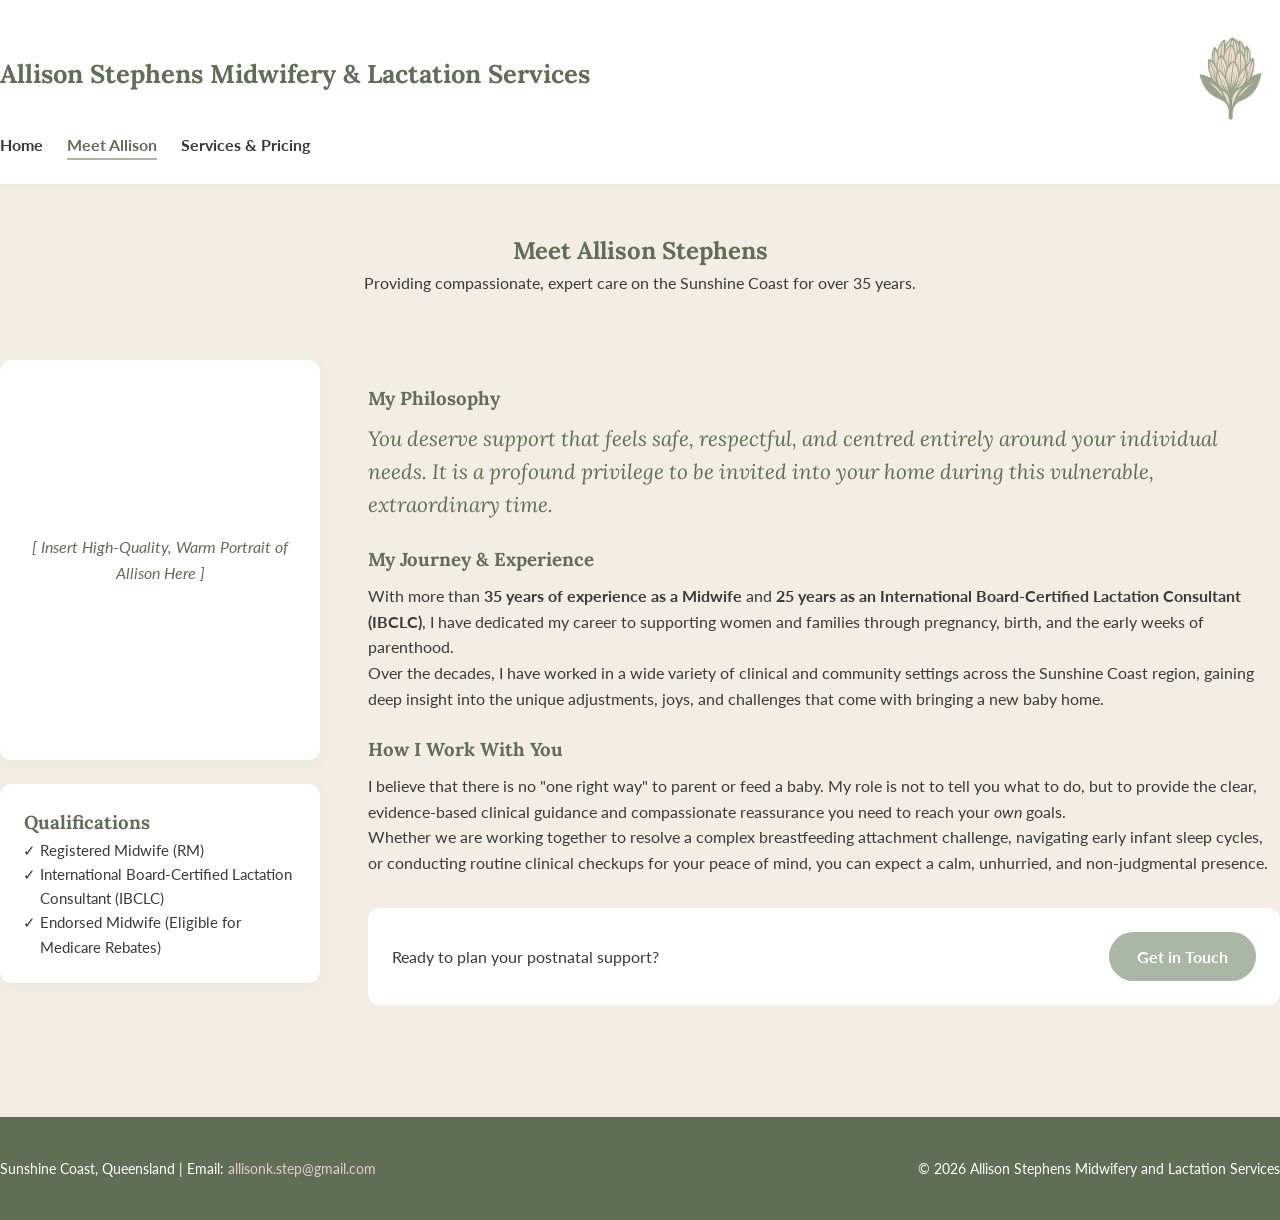
==== about.html @ 43750af9 "updated after gemini changes" ====
<!doctype html>
<html lang="en">
  <head>
    <meta charset="UTF-8" />
    <meta name="viewport" content="width=device-width, initial-scale=1.0" />
    <link rel="stylesheet" href="style.css" />
    <title>
      Meet Allison | Allison Stephens Midwifery & Lactation Services
    </title>
  </head>
  <body>
    <header class="site-header">
      <div class="header-container">
        <h1 class="site-title">
          Allison Stephens Midwifery & Lactation Services
        </h1>
        <div class="logo-container">
          <img src="/assets/logo.png" alt="Allison Stephens Logo" id="logo1" />
        </div>
      </div>
      <nav class="site-nav">
        <a href="index.html">Home</a>
        <a href="about.html" class="active">Meet Allison</a>
        <a href="index.html#services">Services & Pricing</a>
      </nav>
    </header>

    <main class="about-page">
      <section class="about-hero">
        <h2>Meet Allison Stephens</h2>
        <p class="subtitle">
          Providing compassionate, expert care on the Sunshine Coast for over 35
          years.
        </p>
      </section>

      <section class="bio-section">
        <div class="bio-container">
          <div class="bio-sidebar">
            <div class="photo-placeholder">
              <img
                src="/assets/allison-portrait.jpg"
                alt="Allison Stephens"
                class="profile-image"
                onerror="this.style.display = 'none'"
              />
              <div class="photo-fallback-text">
                <span
                  >[ Insert High-Quality, Warm Portrait of Allison Here ]</span
                >
              </div>
            </div>

            <div class="credentials-badge-box">
              <h3>Qualifications</h3>
              <ul>
                <li>Registered Midwife (RM)</li>
                <li>
                  International Board-Certified Lactation Consultant (IBCLC)
                </li>
                <li>Endorsed Midwife (Eligible for Medicare Rebates)</li>
              </ul>
            </div>
          </div>

          <div class="bio-content">
            <h3>My Philosophy</h3>
            <p class="lead-text">
              You deserve support that feels safe, respectful, and centred
              entirely around your individual needs. It is a profound privilege
              to be invited into your home during this vulnerable, extraordinary
              time.
            </p>

            <h3>My Journey & Experience</h3>
            <p>
              With more than
              <strong>35 years of experience as a Midwife</strong> and
              <strong
                >25 years as an International Board-Certified Lactation
                Consultant (IBCLC)</strong
              >, I have dedicated my career to supporting women and families
              through pregnancy, birth, and the early weeks of parenthood.
            </p>
            <p>
              Over the decades, I have worked in a wide variety of clinical and
              community settings across the Sunshine Coast region, gaining deep
              insight into the unique adjustments, joys, and challenges that
              come with bringing a new baby home.
            </p>

            <h3>How I Work With You</h3>
            <p>
              I believe that there is no "one right way" to parent or feed a
              baby. My role is not to tell you what to do, but to provide the
              clear, evidence-based clinical guidance and compassionate
              reassurance you need to reach your <em>own</em> goals.
            </p>
            <p>
              Whether we are working together to resolve a complex breastfeeding
              attachment challenge, navigating early infant sleep cycles, or
              conducting routine clinical checkups for your peace of mind, you
              can expect a calm, unhurried, and non-judgmental presence.
            </p>

            <div class="cta-inline">
              <p>Ready to plan your postnatal support?</p>
              <a href="mailto:allison@asmidwifery.au" class="cta-button primary"
                >Get in Touch</a
              >
            </div>
          </div>
        </div>
      </section>
    </main>

    <footer class="site-footer">
      <div class="footer-content">
        <p>
          Sunshine Coast, Queensland | Email:
          <a href="mailto:allisonk.step@gmail.com">allisonk.step@gmail.com</a>
        </p>
        <p>&copy; 2026 Allison Stephens Midwifery and Lactation Services</p>
      </div>
    </footer>
  </body>
</html>
---- style.css ----
@import url("https://fonts.googleapis.com/css2?family=Lato:wght@300;400;700&family=Lora:ital,wght@0,400..700;1,400..700&display=swap");

/* --- 1. BRAND VARIABLES & RESET --- */
:root {
  --clr-blush: #eec9d2;
  --clr-sage: #a8b8a5;
  --clr-stem: #5f6f55;
  --clr-sand: #f4ede4;
  --clr-charcoal: #3a3a3a;
  --clr-rose: #cfa3a8;
  --ff-heading: "Lora", serif;
  --ff-body: "Lato", sans-serif;
}
* {
  margin: 0;
  padding: 0;
  box-sizing: border-box;
}
body {
  font-family: var(--ff-body);
  color: var(--clr-charcoal);
  background: var(--clr-sand);
  line-height: 1.6;
  display: flex;
  flex-direction: column;
  min-height: 100vh;
}
h1,
h2,
h3,
.lead-text {
  font-family: var(--ff-heading);
  color: var(--clr-stem);
}

/* --- 2. REUSABLE LAYOUT & UTILITIES --- */
.container {
  max-width: 1100px;
  margin: 0 auto;
  padding: 0 1.5rem;
  width: 100%;
}
main {
  flex: 1;
  padding: 3rem 0;
}
section {
  margin-bottom: 4rem;
  text-align: center;
}

.cta-button {
  display: inline-block;
  padding: 12px 28px;
  font-weight: 700;
  text-decoration: none;
  border-radius: 50px;
  transition: all 0.3s ease;
}
.cta-button.primary {
  background: var(--clr-sage);
  color: #fff;
}
.cta-button.primary:hover {
  background: var(--clr-stem);
  transform: translateY(-2px);
}
.cta-button.secondary {
  border: 2px solid var(--clr-sage);
  color: var(--clr-stem);
  margin-left: 1rem;
}

/* --- 3. HEADER & NAVIGATION --- */
.site-header {
  background: #fff;
  padding: 1.5rem 0;
  box-shadow: 0 2px 10px rgba(0, 0, 0, 0.03);
}
.header-container {
  display: flex;
  justify-content: space-between;
  align-items: center;
  flex-wrap: wrap;
  gap: 1rem;
}
.site-title {
  font-size: 1.6rem;
}
#logo1 {
  width: 100px;
  display: block;
}
.site-nav {
  display: flex;
  gap: 1.5rem;
  margin-top: 0.5rem;
}
.site-nav a {
  text-decoration: none;
  color: var(--clr-charcoal);
  font-weight: 700;
}
.site-nav a:hover,
.site-nav a.active {
  color: var(--clr-stem);
  border-bottom: 2px solid var(--clr-sage);
}

/* --- 4. HERO, WELCOME & TRUST STATS --- */
.hero-section {
  max-width: 800px;
  margin: 2rem auto 4rem auto;
}
.hero-headline {
  font-size: 2.4rem;
  margin-bottom: 1rem;
}
.hero-subheadline {
  font-size: 1.2rem;
  font-weight: 300;
  margin-bottom: 2rem;
  color: var(--clr-charcoal);
}
.lead-text {
  font-size: 1.3rem;
  font-style: italic;
  margin-bottom: 1.5rem;
}

.stats-section {
  background: #fff;
  padding: 3rem 0;
  border-y: 1px solid rgba(0, 0, 0, 0.05);
}
.stats-grid {
  display: flex;
  justify-content: space-around;
  flex-wrap: wrap;
  gap: 2rem;
}
.stat-number {
  font-family: var(--ff-heading);
  font-size: 3rem;
  font-weight: 700;
  color: var(--clr-stem);
  display: block;
}
.stat-label {
  font-size: 0.9rem;
  font-weight: 700;
  text-transform: uppercase;
}

/* --- 5. SERVICES & PRICING (FLEXBOX MAGIC) --- */
.pricing-grid {
  display: flex;
  justify-content: center;
  flex-wrap: wrap;
  gap: 2rem;
  margin-top: 2rem;
}
.pricing-card {
  background: #fff;
  padding: 2rem;
  border-radius: 12px;
  box-shadow: 0 4px 15px rgba(0, 0, 0, 0.03);
  flex: 1;
  min-width: 280px;
  max-width: 350px;
  text-align: left;
  position: relative;
}
.pricing-card.featured {
  border: 2px solid var(--clr-sage);
  transform: translateY(-4px);
}
.badge {
  position: absolute;
  top: -12px;
  left: 50%;
  transform: translateX(-50%);
  background: var(--clr-rose);
  color: #fff;
  padding: 3px 12px;
  font-size: 0.75rem;
  font-weight: 700;
  border-radius: 20px;
  text-transform: uppercase;
}

.price-list {
  list-style: none;
  margin: 1.5rem 0;
}
.price-list li {
  display: flex;
  justify-content: space-between;
  padding: 0.75rem 0;
  border-bottom: 1px solid rgba(0, 0, 0, 0.05);
}
.service-cost {
  font-weight: 700;
  color: var(--clr-stem);
}
.price-note {
  font-size: 0.85rem;
  font-style: italic;
  color: var(--clr-stem);
}

.inclusions-box {
  margin-top: 1.5rem;
  background: var(--clr-sand);
  padding: 1rem;
  border-radius: 6px;
  font-size: 0.9rem;
}
.inclusions-box ul {
  list-style: "🌿 ";
  padding-left: 1rem;
}

.travel-notice {
  background: var(--clr-blush);
  padding: 2rem;
  border-radius: 12px;
  margin-top: 3rem;
  text-align: left;
}
.travel-notice ul {
  list-style: none;
  display: flex;
  flex-wrap: wrap;
  gap: 1.5rem;
  margin-top: 0.5rem;
}

/* --- 6. ABOUT PAGE LAYOUT --- */
.bio-container {
  display: flex;
  flex-wrap: wrap;
  gap: 3rem;
  text-align: left;
  margin-top: 2rem;
}
.bio-sidebar {
  flex: 1;
  min-width: 280px;
  max-width: 320px;
}
.photo-placeholder {
  background: #fff;
  aspect-ratio: 4/5;
  display: flex;
  align-items: center;
  justify-content: center;
  border-radius: 12px;
  padding: 1rem;
  text-align: center;
  font-style: italic;
  color: var(--clr-stem);
  box-shadow: 0 4px 15px rgba(0, 0, 0, 0.03);
}
.profile-image {
  width: 100%;
  height: 100%;
  object-fit: cover;
  border-radius: 8px;
}
.credentials-badge-box {
  background: #fff;
  padding: 1.5rem;
  border-radius: 12px;
  margin-top: 1.5rem;
  box-shadow: 0 4px 15px rgba(0, 0, 0, 0.03);
}
.credentials-badge-box ul {
  list-style: "✓ ";
  padding-left: 1rem;
  font-size: 0.95rem;
}
.bio-content {
  flex: 2;
  min-width: 300px;
}
.bio-content h3 {
  margin: 1.5rem 0 0.5rem 0;
}
.cta-inline {
  background: #fff;
  padding: 1.5rem;
  border-radius: 12px;
  display: flex;
  justify-content: space-between;
  align-items: center;
  flex-wrap: wrap;
  gap: 1rem;
  margin-top: 2rem;
}

/* --- 7. FOOTER & RESPONSIVE TUNING --- */
.site-footer {
  background: var(--clr-stem);
  color: #fff;
  padding: 2.5rem 0;
  font-size: 0.9rem;
  margin-top: auto;
}
.footer-content {
  display: flex;
  justify-content: space-between;
  flex-wrap: wrap;
  gap: 1rem;
}
.footer-content a {
  color: var(--clr-blush);
  text-decoration: none;
}

@media (max-width: 768px) {
  .header-container,
  .footer-content,
  .cta-inline,
  .travel-notice ul {
    flex-direction: column;
    text-align: center;
    align-items: center;
  }
  .site-nav {
    margin-top: 1rem;
  }
  .hero-headline {
    font-size: 1.8rem;
  }
  .bio-container {
    flex-direction: column;
    align-items: center;
  }
  .bio-sidebar {
    max-width: 100%;
  }
  .pricing-card {
    max-width: 100%;
  }
  .cta-button.secondary {
    margin-left: 0;
    margin-top: 1rem;
  }
}
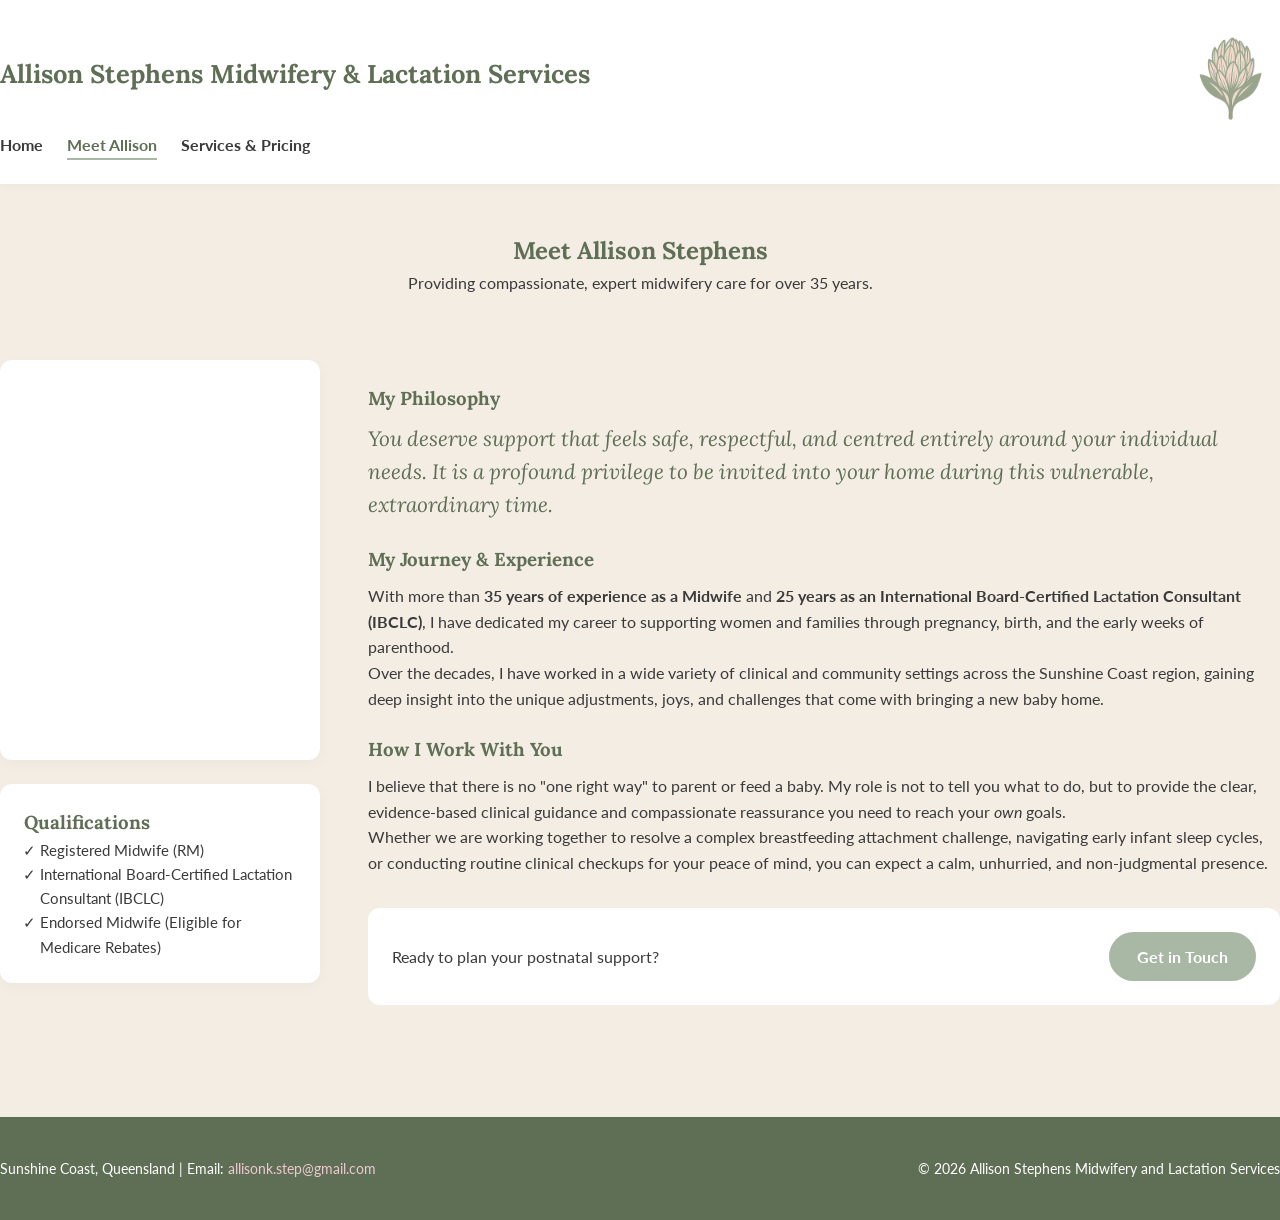
==== commit 4e342b86: "Updated prices, and fixed image. Co-authored-by: Copilot <copilot@github.com>" ====
--- a/about.html
+++ b/about.html
@@ -29,8 +29,7 @@
       <section class="about-hero">
         <h2>Meet Allison Stephens</h2>
         <p class="subtitle">
-          Providing compassionate, expert care on the Sunshine Coast for over 35
-          years.
+          Providing compassionate, expert midwifery care for over 35 years.
         </p>
       </section>
 
@@ -39,16 +38,12 @@
           <div class="bio-sidebar">
             <div class="photo-placeholder">
               <img
-                src="/assets/allison-portrait.jpg"
+                src="/assets/DSC07979.JPG"
                 alt="Allison Stephens"
                 class="profile-image"
                 onerror="this.style.display = 'none'"
               />
-              <div class="photo-fallback-text">
-                <span
-                  >[ Insert High-Quality, Warm Portrait of Allison Here ]</span
-                >
-              </div>
+              <div class="photo-fallback-text"></div>
             </div>
 
             <div class="credentials-badge-box">
--- a/style.css
+++ b/style.css
@@ -131,7 +131,8 @@
 .stats-section {
   background: #fff;
   padding: 3rem 0;
-  border-y: 1px solid rgba(0, 0, 0, 0.05);
+  border-top: 1px solid rgba(0, 0, 0, 0.05);
+  border-bottom: 1px solid rgba(0, 0, 0, 0.05);
 }
 .stats-grid {
   display: flex;
